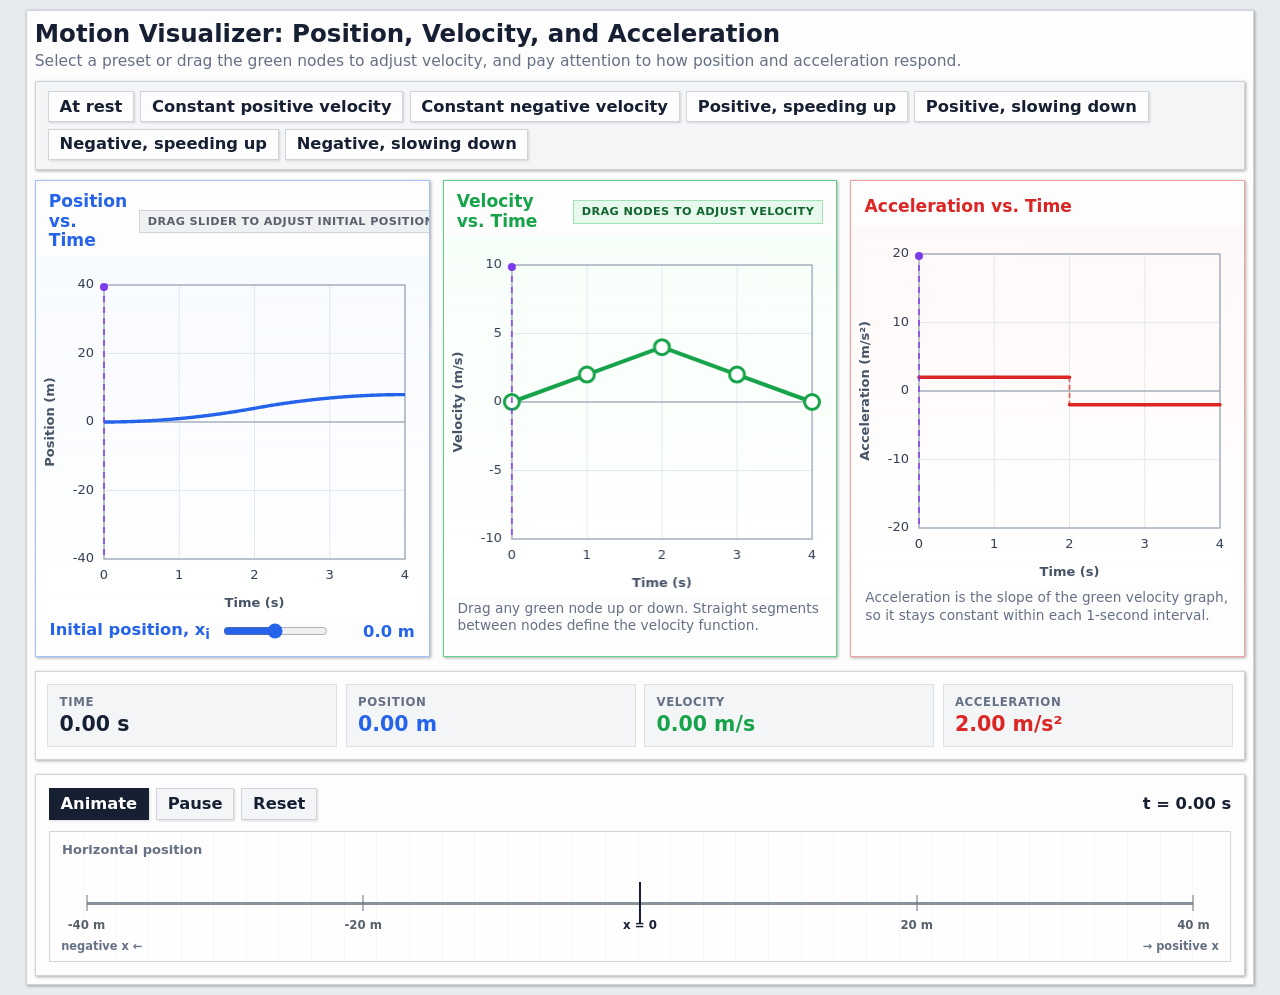
==== pos_velo_accel/index.html @ 0fb0f08c "pos, velo, accel" ====
<!doctype html>
<html lang="en">
  <head>
    <meta charset="UTF-8" />
    <meta name="viewport" content="width=device-width, initial-scale=1.0" />
    <title>Motion Visualizer: Position, Velocity, and Acceleration</title>
    <link rel="stylesheet" href="./style.css" />
  </head>

  <body>
    <main>
      <header>
        <h1>Motion Visualizer: Position, Velocity, and Acceleration</h1>
        <p class="subtitle">
          Select a preset or drag the green nodes to adjust velocity, and pay
          attention to how position and acceleration respond.
        </p>
      </header>

      <section class="preset-buttons" aria-label="Preset motion examples">
        <button class="preset-button" data-preset="rest">At rest</button>
        <button class="preset-button" data-preset="positive">
          Constant positive velocity
        </button>
        <button class="preset-button" data-preset="negative">
          Constant negative velocity
        </button>
        <button class="preset-button" data-preset="speed-right">
          Positive, speeding up
        </button>
        <button class="preset-button" data-preset="slow-right">
          Positive, slowing down
        </button>
        <button class="preset-button" data-preset="speed-left">
          Negative, speeding up
        </button>
        <button class="preset-button" data-preset="slow-left">
          Negative, slowing down
        </button>
      </section>

      <section class="graphs" aria-label="Motion graphs">
        <article class="graph-card position">
          <div class="graph-header">
            <h2 class="graph-title position-text">Position vs. Time</h2>
            <span class="badge locked"
              >Drag slider to adjust initial position</span
            >
          </div>

          <canvas
            id="positionCanvas"
            class="graph"
            aria-label="Position versus time graph"
          ></canvas>

          <div class="xi-control">
            <label for="xiSlider">Initial position, x<sub>i</sub></label>
            <input
              id="xiSlider"
              type="range"
              min="-20"
              max="20"
              step="0.5"
              value="0"
            />
            <span id="xiValue">0.0 m</span>
          </div>
        </article>

        <article class="graph-card velocity">
          <div class="graph-header">
            <h2 class="graph-title velocity-text">Velocity vs. Time</h2>
            <span class="badge control">Drag nodes to adjust velocity</span>
          </div>

          <canvas
            id="velocityCanvas"
            class="graph"
            aria-label="Interactive velocity versus time graph"
          ></canvas>

          <div class="graph-note">
            Drag any green node up or down. Straight segments between nodes
            define the velocity function.
          </div>
        </article>

        <article class="graph-card acceleration">
          <div class="graph-header">
            <h2 class="graph-title acceleration-text">Acceleration vs. Time</h2>
          </div>

          <canvas
            id="accelerationCanvas"
            class="graph"
            aria-label="Acceleration versus time graph"
          ></canvas>

          <div class="graph-note">
            Acceleration is the slope of the green velocity graph, so it stays
            constant within each 1-second interval.
          </div>
        </article>
      </section>

      <section class="live-panel" aria-label="Live motion data">
        <div class="live-item">
          <span class="label">Time</span>
          <span class="value" id="dataTime">0.00 s</span>
        </div>

        <div class="live-item position-value">
          <span class="label">Position</span>
          <span class="value" id="dataPosition">0.00 m</span>
        </div>

        <div class="live-item velocity-value">
          <span class="label">Velocity</span>
          <span class="value" id="dataVelocity">0.00 m/s</span>
        </div>

        <div class="live-item acceleration-value">
          <span class="label">Acceleration</span>
          <span class="value" id="dataAcceleration">0.00 m/s²</span>
        </div>
      </section>

      <section class="motion-panel" aria-label="Motion animation">
        <div class="motion-controls">
          <button id="animateButton" class="control-button primary">
            Animate
          </button>
          <button id="pauseButton" class="control-button secondary">
            Pause
          </button>
          <button id="resetAnimationButton" class="control-button secondary">
            Reset
          </button>
          <div class="time-readout" id="animationTime">t = 0.00 s</div>
        </div>

        <div class="motion-track">
          <div class="track-caption">Horizontal position</div>

          <div class="track-axis" id="trackAxis">
            <div id="car" aria-hidden="true">
              <img src="./car.png" alt="" />
            </div>
          </div>

          <span class="track-side left">negative x ←</span>
          <span class="track-side right">→ positive x</span>
        </div>
      </section>
    </main>

    <script>
      (() => {
        "use strict";

        const times = [0, 1, 2, 3, 4];
        let velocities = [0, 2, 4, 2, 0];
        let initialPosition = 0;

        const TIME_MIN = 0;
        const TIME_MAX = 4;
        const VELOCITY_MIN = -10;
        const VELOCITY_MAX = 10;
        const POSITION_MIN = -40;
        const POSITION_MAX = 40;
        const ACCEL_MIN = -20;
        const ACCEL_MAX = 20;

        const colors = {
          position: "#2563eb",
          velocity: "#16a34a",
          acceleration: "#dc2626",
          grid: "#e2e8f0",
          cursor: "#7c3aed",
          text: "#344054",
        };

        const presets = {
          rest: [0, 0, 0, 0, 0],
          positive: [4, 4, 4, 4, 4],
          negative: [-4, -4, -4, -4, -4],
          "speed-right": [0, 2, 4, 6, 8],
          "slow-right": [8, 6, 4, 2, 0],
          "speed-left": [0, -2, -4, -6, -8],
          "slow-left": [-8, -6, -4, -2, 0],
        };

        const positionCanvas = document.getElementById("positionCanvas");
        const velocityCanvas = document.getElementById("velocityCanvas");
        const accelerationCanvas =
          document.getElementById("accelerationCanvas");
        const canvases = [positionCanvas, velocityCanvas, accelerationCanvas];

        const xiSlider = document.getElementById("xiSlider");
        const xiValue = document.getElementById("xiValue");

        const dataTime = document.getElementById("dataTime");
        const dataPosition = document.getElementById("dataPosition");
        const dataVelocity = document.getElementById("dataVelocity");
        const dataAcceleration = document.getElementById("dataAcceleration");
        const animationTime = document.getElementById("animationTime");

        const animateButton = document.getElementById("animateButton");
        const pauseButton = document.getElementById("pauseButton");
        const resetAnimationButton = document.getElementById(
          "resetAnimationButton",
        );

        const trackAxis = document.getElementById("trackAxis");
        const car = document.getElementById("car");

        const margins = {
          left: 68,
          right: 24,
          top: 28,
          bottom: 58,
        };

        let selectedTime = 0;
        let activeVelocityNode = null;
        let carVisible = false;
        let lastNonzeroDirection = 1;

        let animationState = "stopped";
        let animationStartWallTime = 0;
        let animationCurrentTime = 0;
        let animationFrameId = null;

        function clamp(value, min, max) {
          return Math.max(min, Math.min(max, value));
        }

        function cleanNumber(value, decimals = 2) {
          const rounded = Number(value.toFixed(decimals));
          return Object.is(rounded, -0) ? 0 : rounded;
        }

        function intervalIndexAt(t) {
          const tc = clamp(t, TIME_MIN, TIME_MAX);

          if (tc >= times[times.length - 1]) {
            return times.length - 2;
          }

          for (let i = 0; i < times.length - 1; i++) {
            if (tc >= times[i] && tc < times[i + 1]) {
              return i;
            }
          }

          return 0;
        }

        function intervalAcceleration(i) {
          const dt = times[i + 1] - times[i];
          return (velocities[i + 1] - velocities[i]) / dt;
        }

        // Velocity is linear between each pair of fixed-time nodes.
        function velocityAt(t) {
          const tc = clamp(t, TIME_MIN, TIME_MAX);
          const i = intervalIndexAt(tc);
          const t0 = times[i];
          const t1 = times[i + 1];
          const fraction = (tc - t0) / (t1 - t0);

          return velocities[i] + (velocities[i + 1] - velocities[i]) * fraction;
        }

        // Position is the exact integral of the piecewise-linear velocity graph.
        function positionAt(t) {
          const tc = clamp(t, TIME_MIN, TIME_MAX);
          const i = intervalIndexAt(tc);
          let x = initialPosition;

          for (let k = 0; k < i; k++) {
            const dt = times[k + 1] - times[k];
            x += ((velocities[k] + velocities[k + 1]) / 2) * dt;
          }

          const dtLocal = tc - times[i];
          const a = intervalAcceleration(i);

          return x + velocities[i] * dtLocal + 0.5 * a * dtLocal * dtLocal;
        }

        // Acceleration is the constant slope of each velocity segment.
        // At a sharp interior corner, the instantaneous derivative is undefined.
        function accelerationAt(t) {
          const tc = clamp(t, TIME_MIN, TIME_MAX);
          const epsilon = 1e-8;

          for (let i = 1; i < times.length - 1; i++) {
            if (Math.abs(tc - times[i]) < epsilon) {
              const left = intervalAcceleration(i - 1);
              const right = intervalAcceleration(i);
              return Math.abs(left - right) < epsilon ? left : null;
            }
          }

          return intervalAcceleration(intervalIndexAt(tc));
        }

        function motionAt(t) {
          return {
            t: clamp(t, TIME_MIN, TIME_MAX),
            x: positionAt(t),
            v: velocityAt(t),
            a: accelerationAt(t),
          };
        }

        function ensureCanvasResolution(canvas) {
          const dpr = Math.min(window.devicePixelRatio || 1, 2);
          const width = Math.max(1, canvas.clientWidth);
          const height = Math.max(1, canvas.clientHeight);
          const targetWidth = Math.round(width * dpr);
          const targetHeight = Math.round(height * dpr);

          if (canvas.width !== targetWidth || canvas.height !== targetHeight) {
            canvas.width = targetWidth;
            canvas.height = targetHeight;
          }

          const ctx = canvas.getContext("2d");
          ctx.setTransform(dpr, 0, 0, dpr, 0, 0);

          return { ctx, width, height };
        }

        function plotRect(width, height) {
          return {
            left: margins.left,
            top: margins.top,
            right: width - margins.right,
            bottom: height - margins.bottom,
            width: width - margins.left - margins.right,
            height: height - margins.top - margins.bottom,
          };
        }

        function timeToX(t, rect) {
          return (
            rect.left + ((t - TIME_MIN) / (TIME_MAX - TIME_MIN)) * rect.width
          );
        }

        function valueToY(value, yMin, yMax, rect) {
          return rect.bottom - ((value - yMin) / (yMax - yMin)) * rect.height;
        }

        function xToTime(x, rect) {
          const fraction = (x - rect.left) / rect.width;

          return clamp(
            TIME_MIN + fraction * (TIME_MAX - TIME_MIN),
            TIME_MIN,
            TIME_MAX,
          );
        }

        function yToValue(y, yMin, yMax, rect) {
          const fraction = (rect.bottom - y) / rect.height;
          return clamp(yMin + fraction * (yMax - yMin), yMin, yMax);
        }

        function pointerCanvasPosition(event, canvas) {
          const rect = canvas.getBoundingClientRect();

          return {
            x: (event.clientX - rect.left) * (canvas.clientWidth / rect.width),
            y: (event.clientY - rect.top) * (canvas.clientHeight / rect.height),
          };
        }

        function drawGraphFrame(canvas, { yMin, yMax, yTicks, yLabel }) {
          const { ctx, width, height } = ensureCanvasResolution(canvas);
          const rect = plotRect(width, height);

          ctx.clearRect(0, 0, width, height);
          ctx.save();

          ctx.font = "13px system-ui, -apple-system, Segoe UI, sans-serif";
          ctx.fillStyle = colors.text;
          ctx.strokeStyle = colors.grid;
          ctx.lineWidth = 1;

          for (let t = TIME_MIN; t <= TIME_MAX; t += 1) {
            const x = timeToX(t, rect);

            ctx.beginPath();
            ctx.moveTo(x, rect.top);
            ctx.lineTo(x, rect.bottom);
            ctx.stroke();

            ctx.textAlign = "center";
            ctx.textBaseline = "top";
            ctx.fillStyle = colors.text;
            ctx.fillText(String(t), x, rect.bottom + 10);
          }

          for (const value of yTicks) {
            const y = valueToY(value, yMin, yMax, rect);
            const isZero = Math.abs(value) < 1e-9;

            ctx.strokeStyle = isZero ? "#a5afbd" : colors.grid;
            ctx.lineWidth = isZero ? 1.6 : 1;

            ctx.beginPath();
            ctx.moveTo(rect.left, y);
            ctx.lineTo(rect.right, y);
            ctx.stroke();

            ctx.fillStyle = colors.text;
            ctx.textAlign = "right";
            ctx.textBaseline = "middle";
            ctx.fillText(String(value), rect.left - 10, y);
          }

          ctx.strokeStyle = "#9aa5b5";
          ctx.lineWidth = 1.25;
          ctx.strokeRect(rect.left, rect.top, rect.width, rect.height);

          ctx.fillStyle = "#475467";
          ctx.font = "700 13px system-ui, -apple-system, Segoe UI, sans-serif";
          ctx.textAlign = "center";
          ctx.textBaseline = "alphabetic";
          ctx.fillText("Time (s)", rect.left + rect.width / 2, height - 10);

          ctx.save();
          ctx.translate(18, rect.top + rect.height / 2);
          ctx.rotate(-Math.PI / 2);
          ctx.fillText(yLabel, 0, 0);
          ctx.restore();

          ctx.restore();

          return { ctx, rect };
        }

        function drawSelectedTimeCursor(ctx, rect) {
          const t =
            animationState === "playing" || animationState === "paused"
              ? animationCurrentTime
              : selectedTime;

          const x = timeToX(t, rect);

          ctx.save();
          ctx.strokeStyle = colors.cursor;
          ctx.lineWidth = animationState === "playing" ? 2 : 1.5;
          ctx.setLineDash([6, 5]);

          ctx.beginPath();
          ctx.moveTo(x, rect.top);
          ctx.lineTo(x, rect.bottom);
          ctx.stroke();

          ctx.setLineDash([]);
          ctx.fillStyle = colors.cursor;

          ctx.beginPath();
          ctx.arc(x, rect.top + 2, 4, 0, Math.PI * 2);
          ctx.fill();

          ctx.restore();
        }

        function drawPositionGraph() {
          const { ctx, rect } = drawGraphFrame(positionCanvas, {
            yMin: POSITION_MIN,
            yMax: POSITION_MAX,
            yTicks: [-40, -20, 0, 20, 40],
            yLabel: "Position (m)",
          });

          ctx.save();
          ctx.beginPath();
          ctx.rect(rect.left, rect.top, rect.width, rect.height);
          ctx.clip();

          ctx.beginPath();

          const samples = 240;

          for (let i = 0; i <= samples; i++) {
            const t = TIME_MIN + (i / samples) * (TIME_MAX - TIME_MIN);
            const x = timeToX(t, rect);
            const y = valueToY(positionAt(t), POSITION_MIN, POSITION_MAX, rect);

            if (i === 0) {
              ctx.moveTo(x, y);
            } else {
              ctx.lineTo(x, y);
            }
          }

          ctx.strokeStyle = colors.position;
          ctx.lineWidth = 3.4;
          ctx.lineJoin = "round";
          ctx.lineCap = "round";
          ctx.stroke();
          ctx.restore();

          drawSelectedTimeCursor(ctx, rect);
        }

        function drawVelocityGraph() {
          const { ctx, rect } = drawGraphFrame(velocityCanvas, {
            yMin: VELOCITY_MIN,
            yMax: VELOCITY_MAX,
            yTicks: [-10, -5, 0, 5, 10],
            yLabel: "Velocity (m/s)",
          });

          ctx.save();
          ctx.beginPath();

          for (let i = 0; i < times.length; i++) {
            const x = timeToX(times[i], rect);
            const y = valueToY(velocities[i], VELOCITY_MIN, VELOCITY_MAX, rect);

            if (i === 0) {
              ctx.moveTo(x, y);
            } else {
              ctx.lineTo(x, y);
            }
          }

          ctx.strokeStyle = colors.velocity;
          ctx.lineWidth = 4;
          ctx.lineJoin = "round";
          ctx.lineCap = "round";
          ctx.stroke();

          for (let i = 0; i < times.length; i++) {
            const x = timeToX(times[i], rect);
            const y = valueToY(velocities[i], VELOCITY_MIN, VELOCITY_MAX, rect);

            ctx.beginPath();
            ctx.arc(x, y, activeVelocityNode === i ? 9 : 7.5, 0, Math.PI * 2);
            ctx.fillStyle = "#fff";
            ctx.fill();
            ctx.lineWidth = activeVelocityNode === i ? 4 : 3;
            ctx.strokeStyle = colors.velocity;
            ctx.stroke();
          }

          if (activeVelocityNode !== null) {
            const i = activeVelocityNode;
            const x = timeToX(times[i], rect);
            const y = valueToY(velocities[i], VELOCITY_MIN, VELOCITY_MAX, rect);
            const label = `v = ${cleanNumber(velocities[i], 1).toFixed(1)} m/s`;

            ctx.font =
              "800 13px system-ui, -apple-system, Segoe UI, sans-serif";

            const boxWidth = ctx.measureText(label).width + 16;
            const boxHeight = 27;
            const boxX = clamp(
              x - boxWidth / 2,
              rect.left + 4,
              rect.right - boxWidth - 4,
            );
            const preferredY = y - 39;
            const boxY = preferredY < rect.top + 3 ? y + 16 : preferredY;

            ctx.fillStyle = "rgba(20, 83, 45, 0.94)";
            roundRectPath(ctx, boxX, boxY, boxWidth, boxHeight, 7);
            ctx.fill();

            ctx.fillStyle = "#fff";
            ctx.textAlign = "center";
            ctx.textBaseline = "middle";
            ctx.fillText(
              label,
              boxX + boxWidth / 2,
              boxY + boxHeight / 2 + 0.5,
            );
          }

          ctx.restore();
          drawSelectedTimeCursor(ctx, rect);
        }

        function drawAccelerationGraph() {
          const { ctx, rect } = drawGraphFrame(accelerationCanvas, {
            yMin: ACCEL_MIN,
            yMax: ACCEL_MAX,
            yTicks: [-20, -10, 0, 10, 20],
            yLabel: "Acceleration (m/s²)",
          });

          ctx.save();
          ctx.strokeStyle = colors.acceleration;
          ctx.lineWidth = 3.5;
          ctx.lineCap = "round";

          for (let i = 0; i < times.length - 1; i++) {
            const a = intervalAcceleration(i);
            const x0 = timeToX(times[i], rect);
            const x1 = timeToX(times[i + 1], rect);
            const y = valueToY(a, ACCEL_MIN, ACCEL_MAX, rect);

            ctx.beginPath();
            ctx.moveTo(x0, y);
            ctx.lineTo(x1, y);
            ctx.stroke();
          }

          ctx.setLineDash([4, 4]);
          ctx.lineWidth = 1.8;
          ctx.globalAlpha = 0.7;

          for (let i = 1; i < times.length - 1; i++) {
            const leftA = intervalAcceleration(i - 1);
            const rightA = intervalAcceleration(i);

            if (Math.abs(leftA - rightA) < 1e-9) {
              continue;
            }

            const x = timeToX(times[i], rect);
            const y1 = valueToY(leftA, ACCEL_MIN, ACCEL_MAX, rect);
            const y2 = valueToY(rightA, ACCEL_MIN, ACCEL_MAX, rect);

            ctx.beginPath();
            ctx.moveTo(x, y1);
            ctx.lineTo(x, y2);
            ctx.stroke();
          }

          ctx.restore();
          drawSelectedTimeCursor(ctx, rect);
        }

        function roundRectPath(ctx, x, y, width, height, radius) {
          const r = Math.min(radius, width / 2, height / 2);

          ctx.beginPath();
          ctx.moveTo(x + r, y);
          ctx.arcTo(x + width, y, x + width, y + height, r);
          ctx.arcTo(x + width, y + height, x, y + height, r);
          ctx.arcTo(x, y + height, x, y, r);
          ctx.arcTo(x, y, x + width, y, r);
          ctx.closePath();
        }

        function drawAllGraphs() {
          drawPositionGraph();
          drawVelocityGraph();
          drawAccelerationGraph();
        }

        function updateLiveData(t) {
          const state = motionAt(t);

          dataTime.textContent = `${cleanNumber(state.t).toFixed(2)} s`;
          dataPosition.textContent = `${cleanNumber(state.x).toFixed(2)} m`;
          dataVelocity.textContent = `${cleanNumber(state.v).toFixed(2)} m/s`;
          dataAcceleration.textContent =
            state.a === null
              ? "undefined"
              : `${cleanNumber(state.a).toFixed(2)} m/s²`;
        }

        function buildTrackTicks() {
          for (const value of [-40, -20, 0, 20, 40]) {
            const percent =
              ((value - POSITION_MIN) / (POSITION_MAX - POSITION_MIN)) * 100;

            const tick = document.createElement("div");
            tick.className = `track-tick${value === 0 ? " zero" : ""}`;
            tick.style.left = `${percent}%`;
            trackAxis.appendChild(tick);

            const label = document.createElement("div");
            label.className = `track-label${value === 0 ? " zero" : ""}`;
            label.style.left = `${percent}%`;
            label.textContent = value === 0 ? "x = 0" : `${value} m`;
            trackAxis.appendChild(label);
          }
        }

        // Map calculated physical position directly onto the track.
        // Values outside ±40 m continue past the visible track rather than clamp.
        function updateCar(t) {
          const state = motionAt(t);
          const percent =
            ((state.x - POSITION_MIN) / (POSITION_MAX - POSITION_MIN)) * 100;

          if (Math.abs(state.v) > 0.02) {
            lastNonzeroDirection = Math.sign(state.v);
          }

          car.style.display = carVisible ? "block" : "none";
          car.style.left = `${percent}%`;

          const scale = lastNonzeroDirection < 0 ? -1 : 1;
          car.style.transform = `translateX(-50%) scaleX(${scale})`;
        }

        function updateReadouts(t) {
          updateLiveData(t);
          animationTime.textContent = `t = ${cleanNumber(t).toFixed(2)} s`;
          updateCar(t);
        }

        function render() {
          drawAllGraphs();

          const t =
            animationState === "playing" || animationState === "paused"
              ? animationCurrentTime
              : selectedTime;

          updateReadouts(t);
        }

        function nearestVelocityNode(pointerX, pointerY) {
          const { width, height } = ensureCanvasResolution(velocityCanvas);
          const rect = plotRect(width, height);

          let bestIndex = null;
          let bestDistance = Infinity;

          for (let i = 0; i < times.length; i++) {
            const x = timeToX(times[i], rect);
            const y = valueToY(velocities[i], VELOCITY_MIN, VELOCITY_MAX, rect);
            const distance = Math.hypot(pointerX - x, pointerY - y);

            if (distance < bestDistance) {
              bestDistance = distance;
              bestIndex = i;
            }
          }

          return bestDistance <= 24 ? bestIndex : null;
        }

        function setSelectedTimeFromPointer(event, canvas) {
          if (animationState === "playing") {
            return;
          }

          const p = pointerCanvasPosition(event, canvas);
          const { width, height } = ensureCanvasResolution(canvas);
          const rect = plotRect(width, height);

          selectedTime = xToTime(p.x, rect);

          if (animationState !== "paused") {
            animationCurrentTime = selectedTime;
          }

          render();
        }

        function dragVelocityNode(event) {
          const p = pointerCanvasPosition(event, velocityCanvas);
          const { width, height } = ensureCanvasResolution(velocityCanvas);
          const rect = plotRect(width, height);

          let newVelocity = yToValue(p.y, VELOCITY_MIN, VELOCITY_MAX, rect);

          newVelocity = Math.round(newVelocity * 10) / 10;
          velocities[activeVelocityNode] = newVelocity;
          selectedTime = times[activeVelocityNode];

          render();
        }

        velocityCanvas.addEventListener("pointerdown", (event) => {
          event.preventDefault();

          const p = pointerCanvasPosition(event, velocityCanvas);
          const node = nearestVelocityNode(p.x, p.y);

          if (node === null) {
            setSelectedTimeFromPointer(event, velocityCanvas);
            return;
          }

          activeVelocityNode = node;
          selectedTime = times[node];
          velocityCanvas.setPointerCapture(event.pointerId);
          dragVelocityNode(event);
        });

        velocityCanvas.addEventListener("pointermove", (event) => {
          if (activeVelocityNode !== null) {
            event.preventDefault();
            dragVelocityNode(event);
          } else if (event.pointerType === "mouse") {
            setSelectedTimeFromPointer(event, velocityCanvas);
          }
        });

        function endVelocityDrag(event) {
          if (activeVelocityNode === null) {
            return;
          }

          activeVelocityNode = null;

          if (velocityCanvas.hasPointerCapture(event.pointerId)) {
            velocityCanvas.releasePointerCapture(event.pointerId);
          }

          render();
        }

        velocityCanvas.addEventListener("pointerup", endVelocityDrag);
        velocityCanvas.addEventListener("pointercancel", endVelocityDrag);

        for (const canvas of canvases) {
          if (canvas === velocityCanvas) {
            continue;
          }

          canvas.addEventListener("pointerdown", (event) => {
            event.preventDefault();
            setSelectedTimeFromPointer(event, canvas);
          });

          canvas.addEventListener("pointermove", (event) => {
            if (event.pointerType === "mouse") {
              setSelectedTimeFromPointer(event, canvas);
            }
          });
        }

        xiSlider.addEventListener("input", () => {
          initialPosition = Number(xiSlider.value);
          xiValue.textContent = `${initialPosition.toFixed(1)} m`;
          render();
        });

        document.querySelectorAll("[data-preset]").forEach((button) => {
          button.addEventListener("click", () => {
            const preset = presets[button.dataset.preset];

            if (!preset) {
              return;
            }

            velocities = [...preset];
            stopAnimationAtStart(true);
            render();
          });
        });

        function startAnimation() {
          carVisible = true;

          if (animationState === "finished" || animationState === "stopped") {
            animationCurrentTime = 0;
            selectedTime = 0;
          }

          animationState = "playing";
          animationStartWallTime =
            performance.now() - animationCurrentTime * 1000;

          cancelAnimationFrame(animationFrameId);
          animationFrameId = requestAnimationFrame(animationStep);
          render();
        }

        function animationStep(now) {
          if (animationState !== "playing") {
            return;
          }

          animationCurrentTime = clamp(
            (now - animationStartWallTime) / 1000,
            TIME_MIN,
            TIME_MAX,
          );

          selectedTime = animationCurrentTime;
          render();

          if (animationCurrentTime >= TIME_MAX) {
            animationState = "finished";
            return;
          }

          animationFrameId = requestAnimationFrame(animationStep);
        }

        function pauseAnimation() {
          if (animationState !== "playing") {
            return;
          }

          animationState = "paused";
          cancelAnimationFrame(animationFrameId);
          render();
        }

        function stopAnimationAtStart(showCar = true) {
          cancelAnimationFrame(animationFrameId);

          animationState = "stopped";
          animationCurrentTime = 0;
          selectedTime = 0;
          carVisible = showCar;
          lastNonzeroDirection = velocityAt(0) < 0 ? -1 : 1;
        }

        animateButton.addEventListener("click", startAnimation);
        pauseButton.addEventListener("click", pauseAnimation);
        resetAnimationButton.addEventListener("click", () => {
          stopAnimationAtStart(true);
          render();
        });

        let resizeTimer;

        window.addEventListener("resize", () => {
          clearTimeout(resizeTimer);
          resizeTimer = setTimeout(render, 60);
        });

        buildTrackTicks();
        render();
      })();
    </script>
  </body>
</html>
---- pos_velo_accel/style.css ----
:root {
  --shadow: 1px 1px 3px #0005;

  --primary: #2563eb;
  --secondary: #e7eaee;

  --bg: #fdfdfd;
  --alt-bg: #f4f5f6;
  --text: #172033;
  --muted: #667085;
  --border: #cfd4da;

  --position: #2563eb;
  --velocity: #16a34a;
  --acceleration: #dc2626;
}

*,
*::before,
*::after {
  box-sizing: border-box;
}

html,
body {
  max-width: 100%;
  cursor: default;
  caret-color: transparent;
}

html {
  overflow-x: hidden;
  font-size: 102%;
  background: var(--secondary);
}

body {
  width: 96vw;
  max-width: 110rem;
  min-width: 320px;
  margin: 0.6rem auto;
  padding: 0.5rem;

  color: var(--text);
  background: var(--bg);
  border: 1px solid var(--border);
  box-shadow: var(--shadow);

  font-family:
    "Aileron",
    system-ui,
    -apple-system,
    BlinkMacSystemFont,
    "Segoe UI",
    sans-serif;
  line-height: 1.2;

  -webkit-font-smoothing: antialiased;
  -moz-osx-font-smoothing: grayscale;
}

button,
input {
  font: inherit;
}

button {
  cursor: pointer;
}

/* ---------- PAGE HEADER ---------- */

header {
  margin-bottom: 0.65rem;
}

h1 {
  margin: 0.15rem 0;
  font-size: 1.5rem;
  font-weight: 600;
  line-height: 1.1;
}

.subtitle {
  margin: 0.2rem 0 0;
  color: var(--muted);
  font-size: 0.95rem;
}

/* ---------- PRESETS ---------- */

.preset-buttons {
  display: flex;
  flex-wrap: wrap;
  gap: 0.4rem;

  margin-bottom: 0.65rem;
  padding: 0.55rem 0.75rem;

  background: var(--alt-bg);
  border: 1px solid var(--border);
  box-shadow: var(--shadow);
}

.preset-button,
.control-button {
  min-height: 1.9rem;
  padding: 0.3rem 0.65rem;

  color: var(--text);
  background: var(--bg);
  border: 1px solid var(--border);
  box-shadow: 1px 1px 2px #0002;

  font-weight: 600;

  transition:
    background 0.15s ease-in-out,
    color 0.15s ease-in-out,
    border-color 0.15s ease-in-out;
}

.preset-button:hover,
.control-button.secondary:hover {
  background: #e9ebee;
  border-color: #aeb5bd;
}

.preset-button:active,
.control-button:active {
  box-shadow: none;
  transform: translate(1px, 1px);
}

.preset-button:focus-visible,
.control-button:focus-visible {
  outline: 2px solid var(--primary);
  outline-offset: 2px;
}

/* ---------- GRAPHS ---------- */

.graphs {
  display: grid;
  grid-template-columns: repeat(3, minmax(0, 1fr));
  gap: 0.8rem;
  align-items: stretch;
}

.graph-card {
  min-width: 0;
  overflow: hidden;

  background: var(--bg);
  border: 1px solid var(--border);
  box-shadow: var(--shadow);
}

.graph-card.position {
  border-color: #9fc3ff;
}

.graph-card.velocity {
  border-color: #60cf88;
}

.graph-card.acceleration {
  border-color: #f2a0a0;
}

.graph-header {
  min-height: 2.75rem;
  display: flex;
  align-items: center;
  justify-content: space-between;
  gap: 0.7rem;

  padding: 0.65rem 0.8rem 0.35rem;
}

.graph-title {
  margin: 0;
  font-size: 1.05rem;
  font-weight: 600;
  line-height: 1.15;
}

.position-text {
  color: var(--position);
}

.velocity-text {
  color: var(--velocity);
}

.acceleration-text {
  color: var(--acceleration);
}

.badge {
  flex: 0 0 auto;
  padding: 0.25rem 0.5rem;

  border: 1px solid var(--border);

  font-size: 0.69rem;
  font-weight: 700;
  letter-spacing: 0.035em;
  text-transform: uppercase;
  white-space: nowrap;
}

.badge.locked {
  color: #59616c;
  background: #eef0f2;
}

.badge.control {
  color: #11652e;
  background: #e7f8ec;
  border-color: #9fe2b5;
}

canvas.graph {
  display: block;
  width: 100%;
  height: 360px;

  user-select: none;
  -webkit-user-select: none;
  touch-action: none;
}

#positionCanvas {
  background: linear-gradient(to bottom, #f7faff, #fff);
}

#velocityCanvas {
  cursor: ns-resize;
  background: linear-gradient(to bottom, #f7fff9, #fff);
}

#accelerationCanvas {
  background: linear-gradient(to bottom, #fff8f8, #fff);
}

.xi-control {
  display: grid;
  grid-template-columns: auto minmax(100px, 1fr) auto;
  gap: 0.65rem;
  align-items: center;

  padding: 0.2rem 0.85rem 0.8rem;
}

.xi-control label {
  color: var(--position);
  font-weight: 600;
  white-space: nowrap;
}

.xi-control input[type="range"] {
  width: 100%;
  cursor: ew-resize;
  accent-color: var(--position);
}

#xiValue {
  min-width: 4.8rem;

  color: var(--position);
  text-align: right;
  font-weight: 600;
  font-variant-numeric: tabular-nums;
}

.graph-note {
  min-height: 3.1rem;
  padding: 0.15rem 0.85rem 0.75rem;

  color: var(--muted);
  font-size: 0.84rem;
  line-height: 1.3;
}

/* ---------- LIVE DATA ---------- */

.live-panel {
  display: grid;
  grid-template-columns: repeat(4, minmax(0, 1fr));
  gap: 0.5rem;

  margin-top: 0.9rem;
  padding: 0.7rem;

  background: var(--bg);
  border: 1px solid var(--border);
  box-shadow: var(--shadow);
}

.live-item {
  padding: 0.6rem 0.7rem;
  background: var(--alt-bg);
  border: 1px solid #dde1e5;
}

.live-item .label {
  display: block;
  margin-bottom: 0.2rem;

  color: var(--muted);
  font-size: 0.72rem;
  font-weight: 700;
  letter-spacing: 0.05em;
  text-transform: uppercase;
}

.live-item .value {
  display: block;

  font-size: clamp(1.1rem, 1.6vw, 1.35rem);
  font-weight: 600;
  font-variant-numeric: tabular-nums;
}

.position-value .value {
  color: var(--position);
}

.velocity-value .value {
  color: var(--velocity);
}

.acceleration-value .value {
  color: var(--acceleration);
}

/* ---------- MOTION ---------- */

.motion-panel {
  margin-top: 0.9rem;
  padding: 0.8rem;

  background: var(--bg);
  border: 1px solid var(--border);
  box-shadow: var(--shadow);
}

.motion-controls {
  display: flex;
  flex-wrap: wrap;
  gap: 0.45rem;
  align-items: center;

  margin-bottom: 0.7rem;
}

.control-button.primary {
  color: #fff;
  background: var(--text);
  border-color: var(--text);
}

.control-button.primary:hover {
  background: #303948;
}

.control-button.secondary {
  background: var(--alt-bg);
}

.time-readout {
  min-width: 7rem;
  margin-left: auto;

  text-align: right;
  font-size: 1rem;
  font-weight: 600;
  font-variant-numeric: tabular-nums;
}

.motion-track {
  position: relative;
  height: 8rem;
  overflow: hidden;

  background:
    linear-gradient(#fff9, #fff9),
    repeating-linear-gradient(
      90deg,
      #e8ebee 0,
      #e8ebee 1px,
      transparent 1px,
      transparent 2rem
    );

  border: 1px solid var(--border);
}

.track-caption {
  position: absolute;
  top: 0.6rem;
  left: 0.75rem;

  color: var(--muted);
  font-size: 0.8rem;
  font-weight: 600;
}

.track-axis {
  position: absolute;
  top: 4.25rem;
  left: 2.25rem;
  right: 2.25rem;

  height: 3px;
  background: #89919b;
}

.track-tick {
  position: absolute;
  top: -0.4rem;

  width: 1px;
  height: 1rem;

  background: #69717c;
  transform: translateX(-50%);
}

.track-tick.zero {
  top: -1.2rem;
  width: 2px;
  height: 2.5rem;
  background: var(--text);
}

.track-label {
  position: absolute;
  top: 1rem;

  color: #58616c;
  font-size: 0.72rem;
  font-weight: 600;
  white-space: nowrap;

  transform: translateX(-50%);
}

.track-label.zero {
  color: var(--text);
  font-weight: 700;
}

#car {
  position: absolute;
  bottom: 0.15rem;
  left: 50%;
  width: 5rem;
  height: 5rem;

  transform: translateX(-50%);
  transform-origin: center;
  will-change: left, transform;
  pointer-events: none;
}

#car img {
  display: block;
  width: 100%;
  height: 100%;
  object-fit: contain;
}

.track-side {
  position: absolute;
  bottom: 0.45rem;

  color: var(--muted);
  font-size: 0.7rem;
  font-weight: 600;
}

.track-side.left {
  left: 0.7rem;
}

.track-side.right {
  right: 0.7rem;
}

/* ---------- RESPONSIVE ---------- */

@media (max-width: 1150px) {
  body {
    width: 95vw;
  }

  .graphs {
    grid-template-columns: 1fr;
  }

  canvas.graph {
    height: 350px;
  }
}

@media (max-width: 680px) {
  body {
    width: 100%;
    margin: 0;
    padding: 0.8rem;
    border-left: 0;
    border-right: 0;
  }

  h1 {
    font-size: 1.55rem;
  }

  .graph-header {
    align-items: flex-start;
  }

  .badge {
    white-space: normal;
    text-align: right;
  }

  canvas.graph {
    height: 320px;
  }

  .xi-control {
    grid-template-columns: 1fr auto;
  }

  .xi-control input[type="range"] {
    grid-column: 1 / -1;
    grid-row: 2;
  }

  .live-panel {
    grid-template-columns: repeat(2, minmax(0, 1fr));
  }

  .time-readout {
    width: 100%;
    margin-left: 0;
    text-align: left;
  }
}
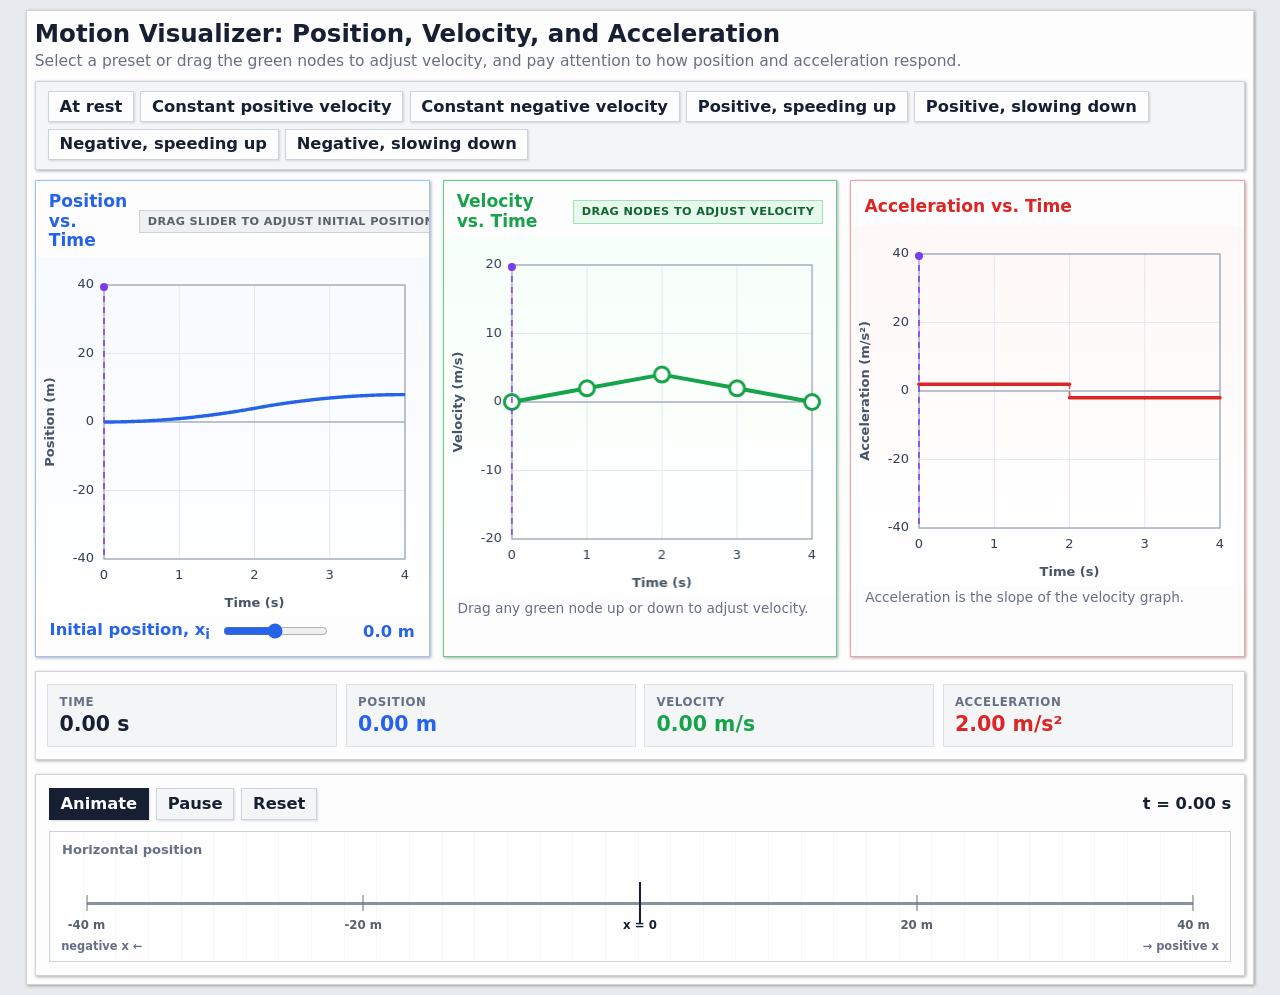
==== commit ddf72743: "expanded velo range" ====
--- a/pos_velo_accel/index.html
+++ b/pos_velo_accel/index.html
@@ -56,14 +56,7 @@
 
           <div class="xi-control">
             <label for="xiSlider">Initial position, x<sub>i</sub></label>
-            <input
-              id="xiSlider"
-              type="range"
-              min="-20"
-              max="20"
-              step="0.5"
-              value="0"
-            />
+            <input id="xiSlider" type="range" />
             <span id="xiValue">0.0 m</span>
           </div>
         </article>
@@ -81,8 +74,7 @@
           ></canvas>
 
           <div class="graph-note">
-            Drag any green node up or down. Straight segments between nodes
-            define the velocity function.
+            Drag any green node up or down to adjust velocity.
           </div>
         </article>
 
@@ -98,8 +90,7 @@
           ></canvas>
 
           <div class="graph-note">
-            Acceleration is the slope of the green velocity graph, so it stays
-            constant within each 1-second interval.
+            Acceleration is the slope of the velocity graph.
           </div>
         </article>
       </section>
@@ -159,18 +150,40 @@
       (() => {
         "use strict";
 
-        const times = [0, 1, 2, 3, 4];
+        // ================================================================
+        // CONFIGURATION
+        // Change ranges here; graphs, ticks, dragging, track, and animation
+        // derive their scales automatically.
+        // ================================================================
+
+        const config = {
+          times: [0, 1, 2, 3, 4],
+
+          position: {
+            min: -40,
+            max: 40,
+          },
+
+          velocity: {
+            min: -20,
+            max: 20,
+            dragStep: 0.1,
+          },
+
+          initialPosition: {
+            min: -20,
+            max: 20,
+            step: 0.5,
+            value: 0,
+          },
+
+          tickIntervals: 4,
+        };
+
+        const times = config.times;
+
         let velocities = [0, 2, 4, 2, 0];
-        let initialPosition = 0;
-
-        const TIME_MIN = 0;
-        const TIME_MAX = 4;
-        const VELOCITY_MIN = -10;
-        const VELOCITY_MAX = 10;
-        const POSITION_MIN = -40;
-        const POSITION_MAX = 40;
-        const ACCEL_MIN = -20;
-        const ACCEL_MAX = 20;
+        let initialPosition = config.initialPosition.value;
 
         const colors = {
           position: "#2563eb",
@@ -183,12 +196,12 @@
 
         const presets = {
           rest: [0, 0, 0, 0, 0],
-          positive: [4, 4, 4, 4, 4],
-          negative: [-4, -4, -4, -4, -4],
-          "speed-right": [0, 2, 4, 6, 8],
-          "slow-right": [8, 6, 4, 2, 0],
-          "speed-left": [0, -2, -4, -6, -8],
-          "slow-left": [-8, -6, -4, -2, 0],
+          positive: [5, 5, 5, 5, 5],
+          negative: [-5, -5, -5, -5, -5],
+          "speed-right": [0, 5, 10, 15, 20],
+          "slow-right": [20, 15, 10, 5, 0],
+          "speed-left": [0, -5, -10, -15, -20],
+          "slow-left": [-20, -15, -10, -5, 0],
         };
 
         const positionCanvas = document.getElementById("positionCanvas");
@@ -222,14 +235,14 @@
           bottom: 58,
         };
 
-        let selectedTime = 0;
+        let selectedTime = times[0];
         let activeVelocityNode = null;
         let carVisible = false;
         let lastNonzeroDirection = 1;
 
         let animationState = "stopped";
         let animationStartWallTime = 0;
-        let animationCurrentTime = 0;
+        let animationCurrentTime = times[0];
         let animationFrameId = null;
 
         function clamp(value, min, max) {
@@ -241,10 +254,70 @@
           return Object.is(rounded, -0) ? 0 : rounded;
         }
 
+        function smallestTimeInterval() {
+          let smallest = Infinity;
+
+          for (let i = 0; i < times.length - 1; i++) {
+            smallest = Math.min(smallest, times[i + 1] - times[i]);
+          }
+
+          return smallest;
+        }
+
+        function rangeFor(quantity) {
+          if (quantity === "time") {
+            return {
+              min: times[0],
+              max: times[times.length - 1],
+            };
+          }
+
+          if (quantity === "acceleration") {
+            const maxAcceleration =
+              (config.velocity.max - config.velocity.min) /
+              smallestTimeInterval();
+
+            return {
+              min: -maxAcceleration,
+              max: maxAcceleration,
+            };
+          }
+
+          return config[quantity];
+        }
+
+        function niceTickStep(min, max, intervals = config.tickIntervals) {
+          const roughStep = (max - min) / intervals;
+          const magnitude = 10 ** Math.floor(Math.log10(roughStep));
+          const normalized = roughStep / magnitude;
+
+          let nice;
+
+          if (normalized <= 1) nice = 1;
+          else if (normalized <= 2) nice = 2;
+          else if (normalized <= 5) nice = 5;
+          else nice = 10;
+
+          return nice * magnitude;
+        }
+
+        function makeTicks(min, max) {
+          const step = niceTickStep(min, max);
+          const ticks = [];
+          const start = Math.ceil(min / step) * step;
+
+          for (let value = start; value <= max + 1e-9; value += step) {
+            ticks.push(cleanNumber(value, 10));
+          }
+
+          return ticks;
+        }
+
         function intervalIndexAt(t) {
-          const tc = clamp(t, TIME_MIN, TIME_MAX);
-
-          if (tc >= times[times.length - 1]) {
+          const timeRange = rangeFor("time");
+          const tc = clamp(t, timeRange.min, timeRange.max);
+
+          if (tc >= timeRange.max) {
             return times.length - 2;
           }
 
@@ -264,8 +337,10 @@
 
         // Velocity is linear between each pair of fixed-time nodes.
         function velocityAt(t) {
-          const tc = clamp(t, TIME_MIN, TIME_MAX);
+          const timeRange = rangeFor("time");
+          const tc = clamp(t, timeRange.min, timeRange.max);
           const i = intervalIndexAt(tc);
+
           const t0 = times[i];
           const t1 = times[i + 1];
           const fraction = (tc - t0) / (t1 - t0);
@@ -275,8 +350,10 @@
 
         // Position is the exact integral of the piecewise-linear velocity graph.
         function positionAt(t) {
-          const tc = clamp(t, TIME_MIN, TIME_MAX);
+          const timeRange = rangeFor("time");
+          const tc = clamp(t, timeRange.min, timeRange.max);
           const i = intervalIndexAt(tc);
+
           let x = initialPosition;
 
           for (let k = 0; k < i; k++) {
@@ -290,16 +367,18 @@
           return x + velocities[i] * dtLocal + 0.5 * a * dtLocal * dtLocal;
         }
 
-        // Acceleration is the constant slope of each velocity segment.
+        // Acceleration is constant within each straight velocity segment.
         // At a sharp interior corner, the instantaneous derivative is undefined.
         function accelerationAt(t) {
-          const tc = clamp(t, TIME_MIN, TIME_MAX);
+          const timeRange = rangeFor("time");
+          const tc = clamp(t, timeRange.min, timeRange.max);
           const epsilon = 1e-8;
 
           for (let i = 1; i < times.length - 1; i++) {
             if (Math.abs(tc - times[i]) < epsilon) {
               const left = intervalAcceleration(i - 1);
               const right = intervalAcceleration(i);
+
               return Math.abs(left - right) < epsilon ? left : null;
             }
           }
@@ -308,8 +387,10 @@
         }
 
         function motionAt(t) {
+          const timeRange = rangeFor("time");
+
           return {
-            t: clamp(t, TIME_MIN, TIME_MAX),
+            t: clamp(t, timeRange.min, timeRange.max),
             x: positionAt(t),
             v: velocityAt(t),
             a: accelerationAt(t),
@@ -346,8 +427,10 @@
         }
 
         function timeToX(t, rect) {
+          const range = rangeFor("time");
+
           return (
-            rect.left + ((t - TIME_MIN) / (TIME_MAX - TIME_MIN)) * rect.width
+            rect.left + ((t - range.min) / (range.max - range.min)) * rect.width
           );
         }
 
@@ -356,12 +439,13 @@
         }
 
         function xToTime(x, rect) {
+          const range = rangeFor("time");
           const fraction = (x - rect.left) / rect.width;
 
           return clamp(
-            TIME_MIN + fraction * (TIME_MAX - TIME_MIN),
-            TIME_MIN,
-            TIME_MAX,
+            range.min + fraction * (range.max - range.min),
+            range.min,
+            range.max,
           );
         }
 
@@ -382,6 +466,7 @@
         function drawGraphFrame(canvas, { yMin, yMax, yTicks, yLabel }) {
           const { ctx, width, height } = ensureCanvasResolution(canvas);
           const rect = plotRect(width, height);
+          const timeRange = rangeFor("time");
 
           ctx.clearRect(0, 0, width, height);
           ctx.save();
@@ -391,7 +476,7 @@
           ctx.strokeStyle = colors.grid;
           ctx.lineWidth = 1;
 
-          for (let t = TIME_MIN; t <= TIME_MAX; t += 1) {
+          for (const t of makeTicks(timeRange.min, timeRange.max)) {
             const x = timeToX(t, rect);
 
             ctx.beginPath();
@@ -473,14 +558,19 @@
         }
 
         function drawPositionGraph() {
+          const range = rangeFor("position");
+          const timeRange = rangeFor("time");
+
           const { ctx, rect } = drawGraphFrame(positionCanvas, {
-            yMin: POSITION_MIN,
-            yMax: POSITION_MAX,
-            yTicks: [-40, -20, 0, 20, 40],
+            yMin: range.min,
+            yMax: range.max,
+            yTicks: makeTicks(range.min, range.max),
             yLabel: "Position (m)",
           });
 
           ctx.save();
+
+          // Position may physically exceed the displayed window.
           ctx.beginPath();
           ctx.rect(rect.left, rect.top, rect.width, rect.height);
           ctx.clip();
@@ -490,9 +580,11 @@
           const samples = 240;
 
           for (let i = 0; i <= samples; i++) {
-            const t = TIME_MIN + (i / samples) * (TIME_MAX - TIME_MIN);
+            const t =
+              timeRange.min + (i / samples) * (timeRange.max - timeRange.min);
+
             const x = timeToX(t, rect);
-            const y = valueToY(positionAt(t), POSITION_MIN, POSITION_MAX, rect);
+            const y = valueToY(positionAt(t), range.min, range.max, rect);
 
             if (i === 0) {
               ctx.moveTo(x, y);
@@ -512,10 +604,12 @@
         }
 
         function drawVelocityGraph() {
+          const range = rangeFor("velocity");
+
           const { ctx, rect } = drawGraphFrame(velocityCanvas, {
-            yMin: VELOCITY_MIN,
-            yMax: VELOCITY_MAX,
-            yTicks: [-10, -5, 0, 5, 10],
+            yMin: range.min,
+            yMax: range.max,
+            yTicks: makeTicks(range.min, range.max),
             yLabel: "Velocity (m/s)",
           });
 
@@ -524,7 +618,7 @@
 
           for (let i = 0; i < times.length; i++) {
             const x = timeToX(times[i], rect);
-            const y = valueToY(velocities[i], VELOCITY_MIN, VELOCITY_MAX, rect);
+            const y = valueToY(velocities[i], range.min, range.max, rect);
 
             if (i === 0) {
               ctx.moveTo(x, y);
@@ -541,7 +635,7 @@
 
           for (let i = 0; i < times.length; i++) {
             const x = timeToX(times[i], rect);
-            const y = valueToY(velocities[i], VELOCITY_MIN, VELOCITY_MAX, rect);
+            const y = valueToY(velocities[i], range.min, range.max, rect);
 
             ctx.beginPath();
             ctx.arc(x, y, activeVelocityNode === i ? 9 : 7.5, 0, Math.PI * 2);
@@ -555,7 +649,7 @@
           if (activeVelocityNode !== null) {
             const i = activeVelocityNode;
             const x = timeToX(times[i], rect);
-            const y = valueToY(velocities[i], VELOCITY_MIN, VELOCITY_MAX, rect);
+            const y = valueToY(velocities[i], range.min, range.max, rect);
             const label = `v = ${cleanNumber(velocities[i], 1).toFixed(1)} m/s`;
 
             ctx.font =
@@ -590,10 +684,12 @@
         }
 
         function drawAccelerationGraph() {
+          const range = rangeFor("acceleration");
+
           const { ctx, rect } = drawGraphFrame(accelerationCanvas, {
-            yMin: ACCEL_MIN,
-            yMax: ACCEL_MAX,
-            yTicks: [-20, -10, 0, 10, 20],
+            yMin: range.min,
+            yMax: range.max,
+            yTicks: makeTicks(range.min, range.max),
             yLabel: "Acceleration (m/s²)",
           });
 
@@ -606,7 +702,7 @@
             const a = intervalAcceleration(i);
             const x0 = timeToX(times[i], rect);
             const x1 = timeToX(times[i + 1], rect);
-            const y = valueToY(a, ACCEL_MIN, ACCEL_MAX, rect);
+            const y = valueToY(a, range.min, range.max, rect);
 
             ctx.beginPath();
             ctx.moveTo(x0, y);
@@ -627,8 +723,8 @@
             }
 
             const x = timeToX(times[i], rect);
-            const y1 = valueToY(leftA, ACCEL_MIN, ACCEL_MAX, rect);
-            const y2 = valueToY(rightA, ACCEL_MIN, ACCEL_MAX, rect);
+            const y1 = valueToY(leftA, range.min, range.max, rect);
+            const y2 = valueToY(rightA, range.min, range.max, rect);
 
             ctx.beginPath();
             ctx.moveTo(x, y1);
@@ -671,9 +767,11 @@
         }
 
         function buildTrackTicks() {
-          for (const value of [-40, -20, 0, 20, 40]) {
+          const range = rangeFor("position");
+
+          for (const value of makeTicks(range.min, range.max)) {
             const percent =
-              ((value - POSITION_MIN) / (POSITION_MAX - POSITION_MIN)) * 100;
+              ((value - range.min) / (range.max - range.min)) * 100;
 
             const tick = document.createElement("div");
             tick.className = `track-tick${value === 0 ? " zero" : ""}`;
@@ -688,12 +786,13 @@
           }
         }
 
-        // Map calculated physical position directly onto the track.
-        // Values outside ±40 m continue past the visible track rather than clamp.
         function updateCar(t) {
           const state = motionAt(t);
+          const range = rangeFor("position");
+
+          // Do not clamp: positions beyond the display range move offscreen.
           const percent =
-            ((state.x - POSITION_MIN) / (POSITION_MAX - POSITION_MIN)) * 100;
+            ((state.x - range.min) / (range.max - range.min)) * 100;
 
           if (Math.abs(state.v) > 0.02) {
             lastNonzeroDirection = Math.sign(state.v);
@@ -724,6 +823,7 @@
         }
 
         function nearestVelocityNode(pointerX, pointerY) {
+          const range = rangeFor("velocity");
           const { width, height } = ensureCanvasResolution(velocityCanvas);
           const rect = plotRect(width, height);
 
@@ -732,7 +832,7 @@
 
           for (let i = 0; i < times.length; i++) {
             const x = timeToX(times[i], rect);
-            const y = valueToY(velocities[i], VELOCITY_MIN, VELOCITY_MAX, rect);
+            const y = valueToY(velocities[i], range.min, range.max, rect);
             const distance = Math.hypot(pointerX - x, pointerY - y);
 
             if (distance < bestDistance) {
@@ -763,14 +863,16 @@
         }
 
         function dragVelocityNode(event) {
+          const range = rangeFor("velocity");
           const p = pointerCanvasPosition(event, velocityCanvas);
           const { width, height } = ensureCanvasResolution(velocityCanvas);
           const rect = plotRect(width, height);
 
-          let newVelocity = yToValue(p.y, VELOCITY_MIN, VELOCITY_MAX, rect);
-
-          newVelocity = Math.round(newVelocity * 10) / 10;
-          velocities[activeVelocityNode] = newVelocity;
+          let newVelocity = yToValue(p.y, range.min, range.max, rect);
+          const step = config.velocity.dragStep;
+
+          newVelocity = Math.round(newVelocity / step) * step;
+          velocities[activeVelocityNode] = cleanNumber(newVelocity, 10);
           selectedTime = times[activeVelocityNode];
 
           render();
@@ -857,16 +959,18 @@
         });
 
         function startAnimation() {
+          const timeRange = rangeFor("time");
+
           carVisible = true;
 
           if (animationState === "finished" || animationState === "stopped") {
-            animationCurrentTime = 0;
-            selectedTime = 0;
+            animationCurrentTime = timeRange.min;
+            selectedTime = timeRange.min;
           }
 
           animationState = "playing";
           animationStartWallTime =
-            performance.now() - animationCurrentTime * 1000;
+            performance.now() - (animationCurrentTime - timeRange.min) * 1000;
 
           cancelAnimationFrame(animationFrameId);
           animationFrameId = requestAnimationFrame(animationStep);
@@ -878,16 +982,18 @@
             return;
           }
 
+          const timeRange = rangeFor("time");
+
           animationCurrentTime = clamp(
-            (now - animationStartWallTime) / 1000,
-            TIME_MIN,
-            TIME_MAX,
+            timeRange.min + (now - animationStartWallTime) / 1000,
+            timeRange.min,
+            timeRange.max,
           );
 
           selectedTime = animationCurrentTime;
           render();
 
-          if (animationCurrentTime >= TIME_MAX) {
+          if (animationCurrentTime >= timeRange.max) {
             animationState = "finished";
             return;
           }
@@ -906,13 +1012,15 @@
         }
 
         function stopAnimationAtStart(showCar = true) {
+          const timeRange = rangeFor("time");
+
           cancelAnimationFrame(animationFrameId);
 
           animationState = "stopped";
-          animationCurrentTime = 0;
-          selectedTime = 0;
+          animationCurrentTime = timeRange.min;
+          selectedTime = timeRange.min;
           carVisible = showCar;
-          lastNonzeroDirection = velocityAt(0) < 0 ? -1 : 1;
+          lastNonzeroDirection = velocityAt(timeRange.min) < 0 ? -1 : 1;
         }
 
         animateButton.addEventListener("click", startAnimation);
@@ -922,6 +1030,12 @@
           render();
         });
 
+        xiSlider.min = config.initialPosition.min;
+        xiSlider.max = config.initialPosition.max;
+        xiSlider.step = config.initialPosition.step;
+        xiSlider.value = initialPosition;
+        xiValue.textContent = `${initialPosition.toFixed(1)} m`;
+
         let resizeTimer;
 
         window.addEventListener("resize", () => {
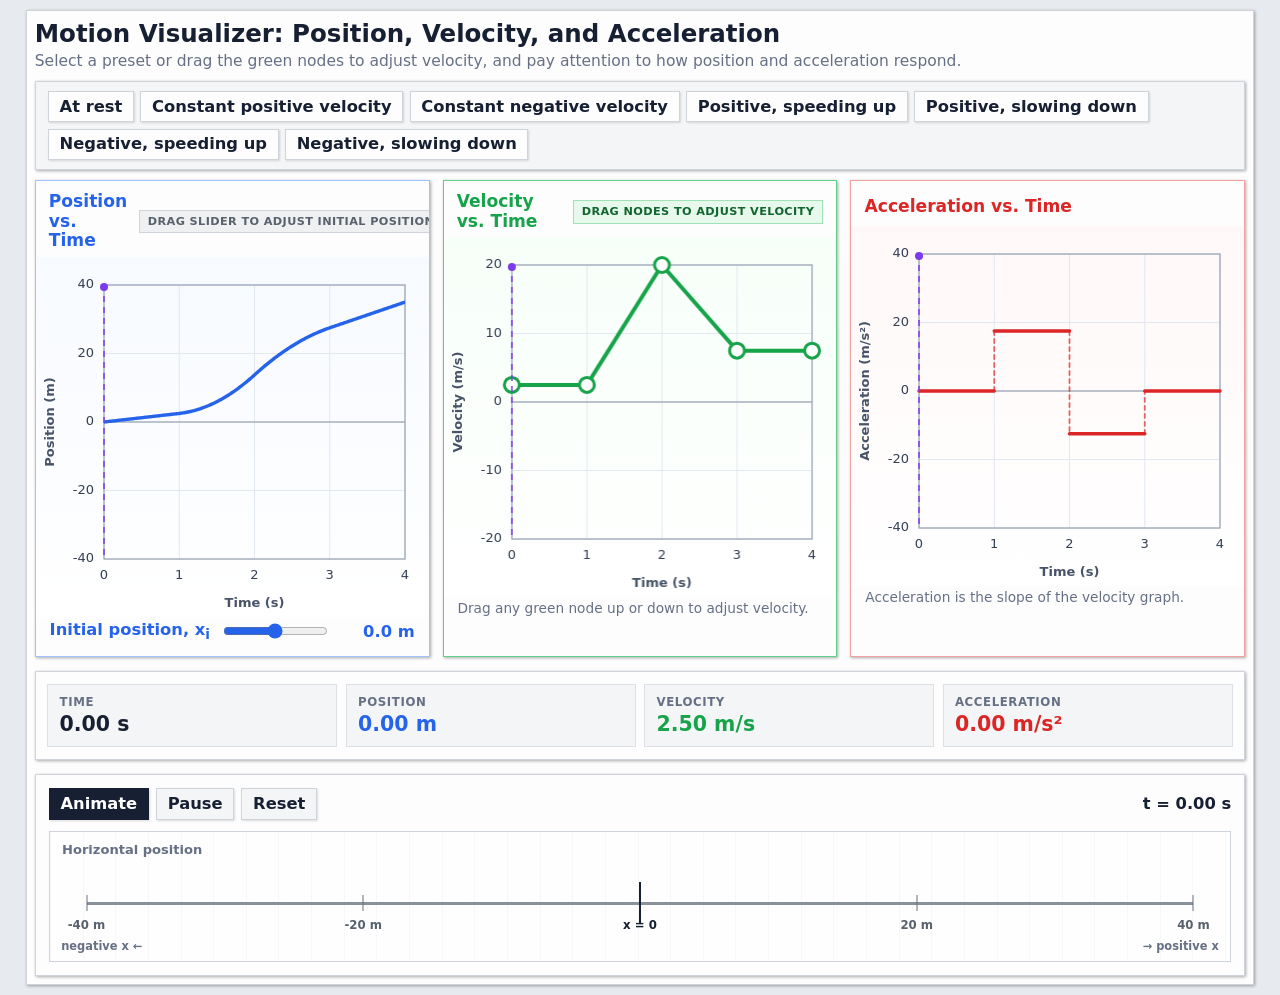
==== commit 3026e2d6: "adjusted default values" ====
--- a/pos_velo_accel/index.html
+++ b/pos_velo_accel/index.html
@@ -182,7 +182,7 @@
 
         const times = config.times;
 
-        let velocities = [0, 2, 4, 2, 0];
+        let velocities = [2.5, 2.5, 20, 7.5, 7.5];
         let initialPosition = config.initialPosition.value;
 
         const colors = {
